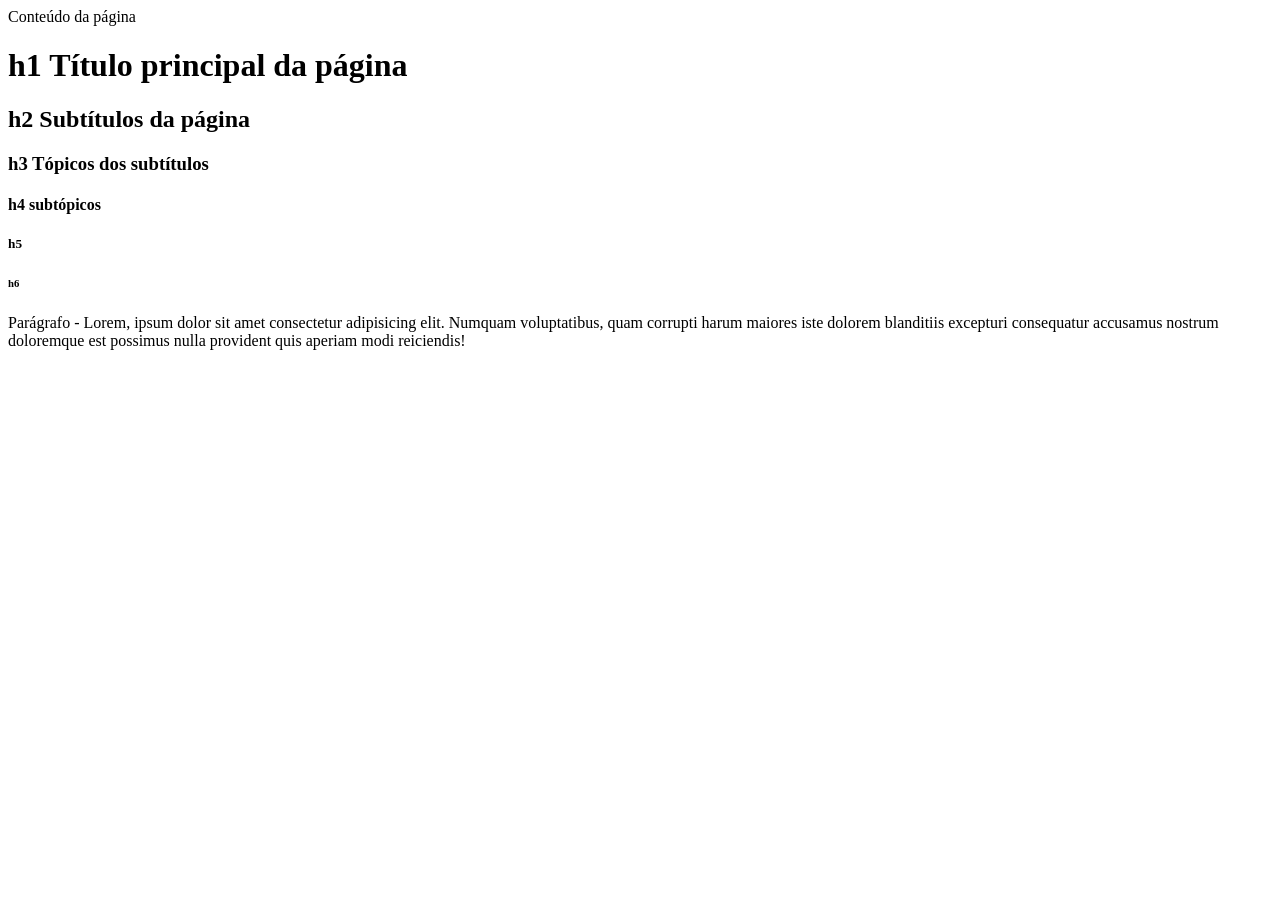
==== index.html @ 4e11465b "criação do index e estrutura básica html" ====
<!DOCTYPE html>
<html lang="pt-br">

<head>
    <meta charset="UTF-8">
    <meta name="viewport" content="width=device-width, initial-scale=1.0">
    <title>Headings</title>
</head>

<body>
    <!--Comentário "- Atalho -> "CTRL + ;"-->
    Conteúdo da página
    <h1>h1 Título principal da página</h1>
    <h2>h2 Subtítulos da página</h2>
    <h3>h3 Tópicos dos subtítulos</h3>
    <h4>h4 subtópicos</h4>
    <h5>h5</h5>
    <h6>h6</h6>

    <p> 
        Parágrafo -
        Lorem, ipsum dolor sit amet consectetur adipisicing elit. Numquam voluptatibus, quam corrupti harum maiores iste
        dolorem blanditiis excepturi consequatur accusamus nostrum doloremque est possimus nulla provident quis aperiam
        modi reiciendis!
    </p>
</body>

</html>
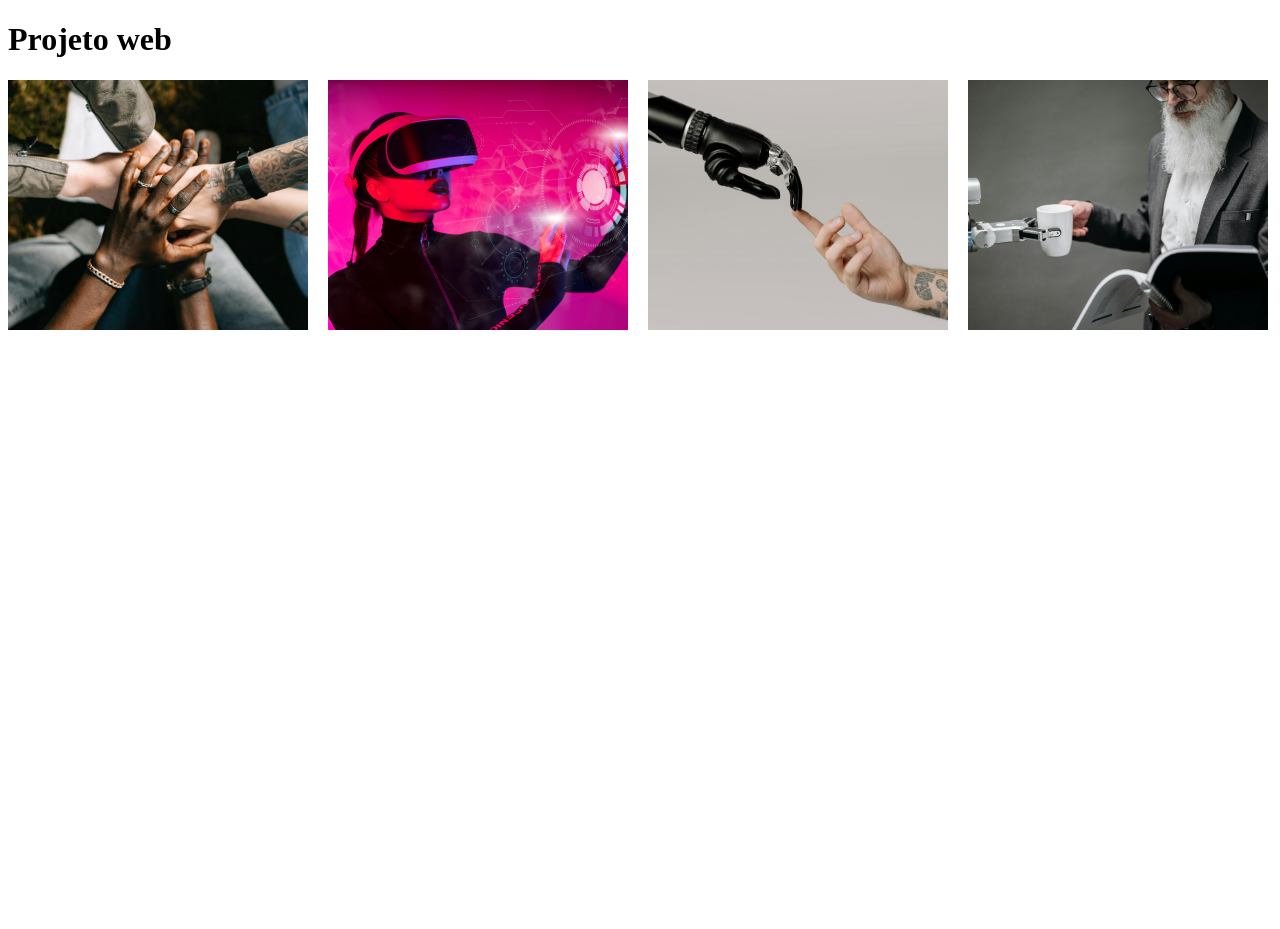
==== commit caab6131: "imagens" ====
--- a/index.html
+++ b/index.html
@@ -4,25 +4,30 @@
 <head>
     <meta charset="UTF-8">
     <meta name="viewport" content="width=device-width, initial-scale=1.0">
-    <title>Headings</title>
+    <title>Imagens</title>
+    <link rel="stylesheet" href="./css/style.css">
 </head>
 
 <body>
-    <!--Comentário "- Atalho -> "CTRL + ;"-->
-    Conteúdo da página
-    <h1>h1 Título principal da página</h1>
-    <h2>h2 Subtítulos da página</h2>
-    <h3>h3 Tópicos dos subtítulos</h3>
-    <h4>h4 subtópicos</h4>
-    <h5>h5</h5>
-    <h6>h6</h6>
-
-    <p> 
-        Parágrafo -
-        Lorem, ipsum dolor sit amet consectetur adipisicing elit. Numquam voluptatibus, quam corrupti harum maiores iste
-        dolorem blanditiis excepturi consequatur accusamus nostrum doloremque est possimus nulla provident quis aperiam
-        modi reiciendis!
-    </p>
+    <h1>Projeto web</h1>
+    <div class="galery">
+        <figure>
+            <img src="./images/diversity_team.jpg"
+                alt="Mãos de pessoas com diferentes tons de pele unidas no centro, simbolizando união, diversidade e trabalho em equipe.">
+        </figure>
+        <figure>
+            <img src="./images/hologram.jpg"
+                alt="Mulher usando óculos de realidade virtual interage com interface holográfica digital em ambiente com iluminação neon rosa.">
+        </figure>
+        <figure>
+            <img src="./images/human_and_robot.jpg"
+                alt="Dedo de mão humana tatuada tocando a ponta do dedo de um braço robótico mecânico preto, em referência à obra A Criação de Adão." />
+        </figure>
+        <figure>
+            <img src="./images/innovation.jpg"
+                alt="Braço robótico industrial oferece uma xícara branca a um homem idoso de terno que folheia documentos, simbolizando assistência tecnológica no cotidiano." />
+        </figure>
+    </div>
 </body>
 
 </html>
--- a/css/style.css
+++ b/css/style.css
@@ -0,0 +1,22 @@
+body {
+    width: 100vw;
+    height: 100vh;
+}
+
+.galery {
+    display: flex;
+    gap: 20px;
+}
+
+figure {
+    width: 300px; /*same width for all*/
+    height: 250px; /*same height for all*/
+    margin:0;
+    overflow: hidden; /*hide what exceeds the box*/
+}
+
+figure img {
+    width: 100%;
+    height: 100%;
+    object-fit: cover; /*crop without distorting*/
+}
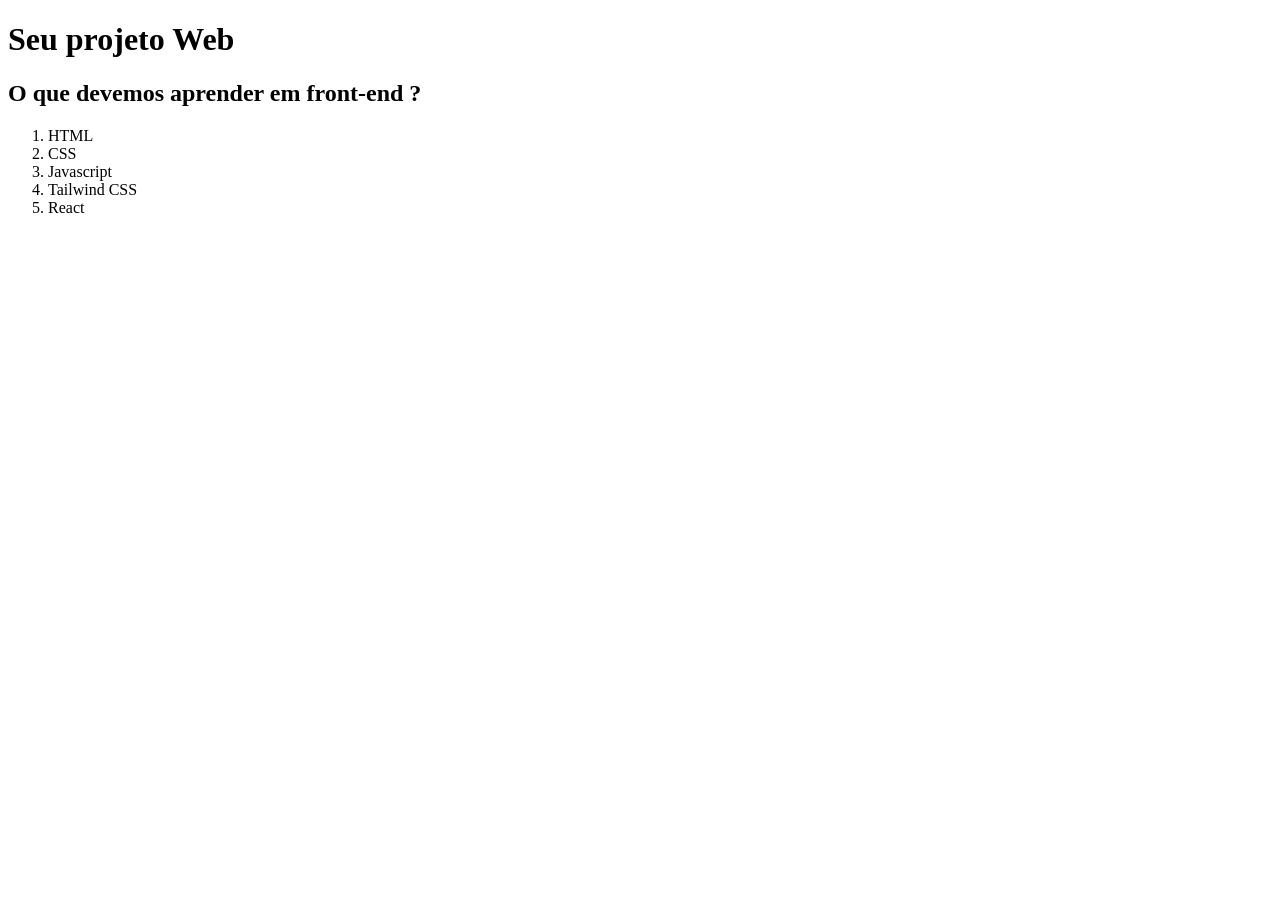
==== commit 87f078e6: "lista ordenada" ====
--- a/index.html
+++ b/index.html
@@ -4,30 +4,20 @@
 <head>
     <meta charset="UTF-8">
     <meta name="viewport" content="width=device-width, initial-scale=1.0">
-    <title>Imagens</title>
+    <title>Lista Ordenada</title>
     <link rel="stylesheet" href="./css/style.css">
 </head>
 
 <body>
-    <h1>Projeto web</h1>
-    <div class="galery">
-        <figure>
-            <img src="./images/diversity_team.jpg"
-                alt="Mãos de pessoas com diferentes tons de pele unidas no centro, simbolizando união, diversidade e trabalho em equipe.">
-        </figure>
-        <figure>
-            <img src="./images/hologram.jpg"
-                alt="Mulher usando óculos de realidade virtual interage com interface holográfica digital em ambiente com iluminação neon rosa.">
-        </figure>
-        <figure>
-            <img src="./images/human_and_robot.jpg"
-                alt="Dedo de mão humana tatuada tocando a ponta do dedo de um braço robótico mecânico preto, em referência à obra A Criação de Adão." />
-        </figure>
-        <figure>
-            <img src="./images/innovation.jpg"
-                alt="Braço robótico industrial oferece uma xícara branca a um homem idoso de terno que folheia documentos, simbolizando assistência tecnológica no cotidiano." />
-        </figure>
-    </div>
+    <h1>Seu projeto Web</h1>
+    <h2>O que devemos aprender em front-end ?</h2>
+    <ol>
+        <li>HTML</li>
+        <li>CSS</li>
+        <li>Javascript</li>
+        <li>Tailwind CSS</li>
+        <li>React</li>
+    </ol>
 </body>
 
 </html>
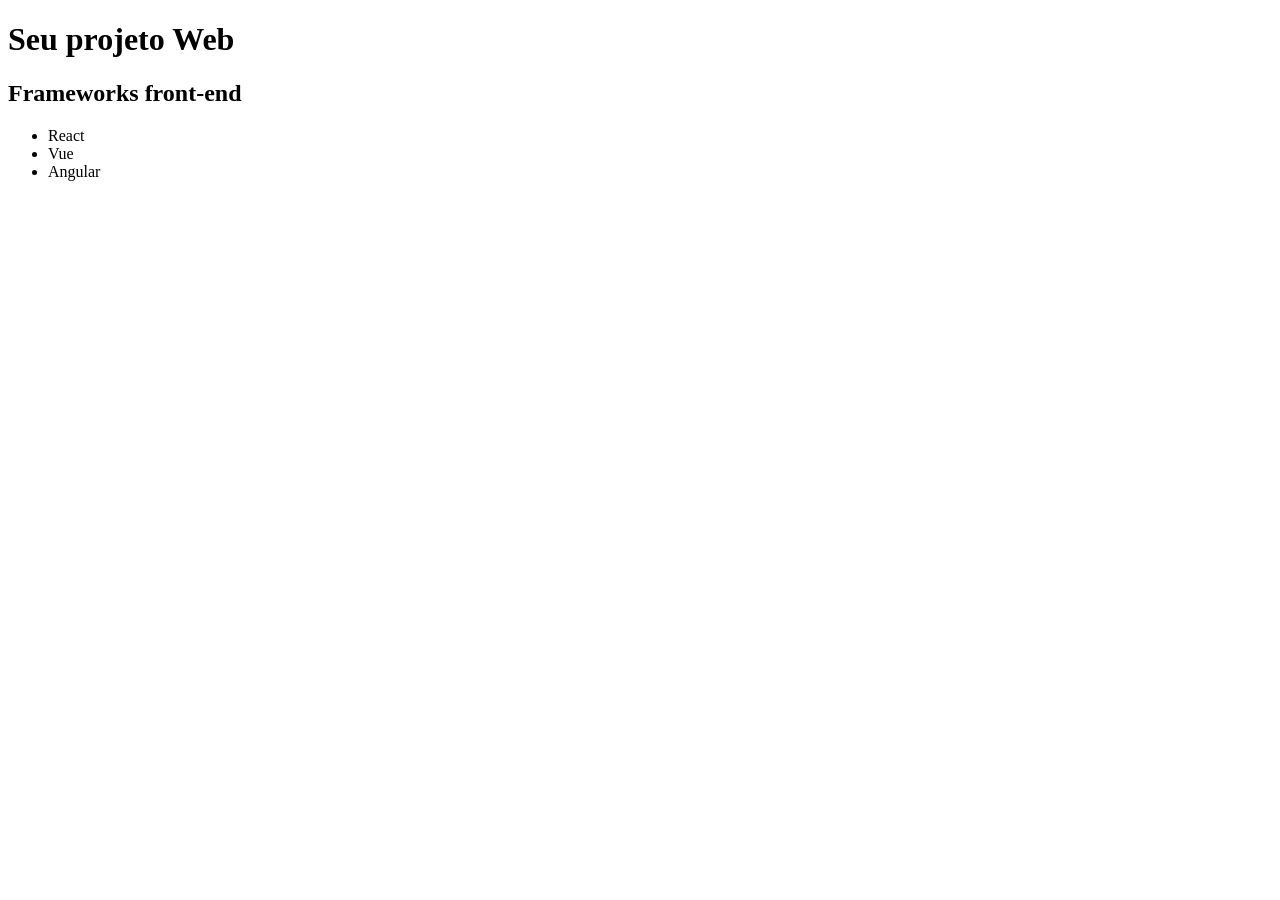
==== commit 8e792f6e: "lista não ordenada" ====
--- a/index.html
+++ b/index.html
@@ -4,20 +4,18 @@
 <head>
     <meta charset="UTF-8">
     <meta name="viewport" content="width=device-width, initial-scale=1.0">
-    <title>Lista Ordenada</title>
+    <title>Lista não ordenada</title>
     <link rel="stylesheet" href="./css/style.css">
 </head>
 
 <body>
     <h1>Seu projeto Web</h1>
-    <h2>O que devemos aprender em front-end ?</h2>
-    <ol>
-        <li>HTML</li>
-        <li>CSS</li>
-        <li>Javascript</li>
-        <li>Tailwind CSS</li>
+    <h2>Frameworks front-end</h2>
+    <ul>
         <li>React</li>
-    </ol>
+        <li>Vue</li>
+        <li>Angular</li>
+    </ul>
 </body>
 
 </html>
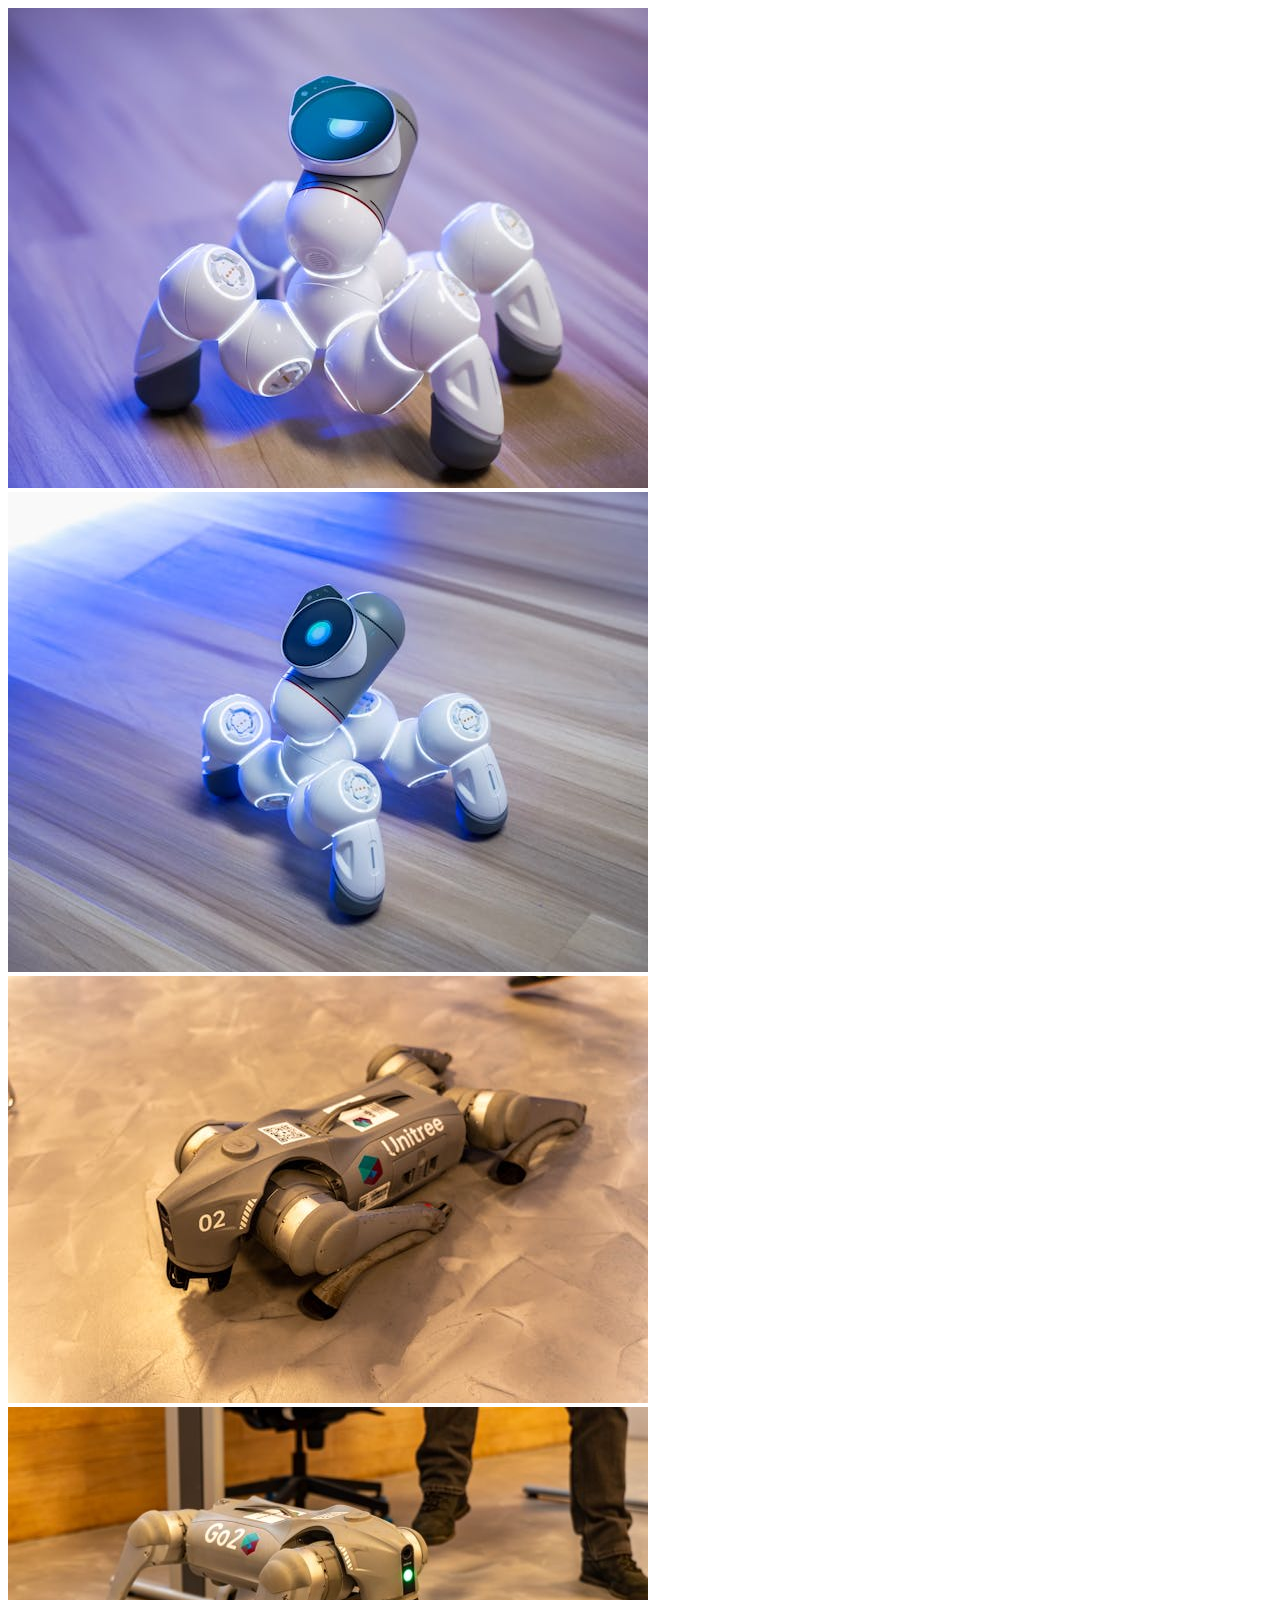
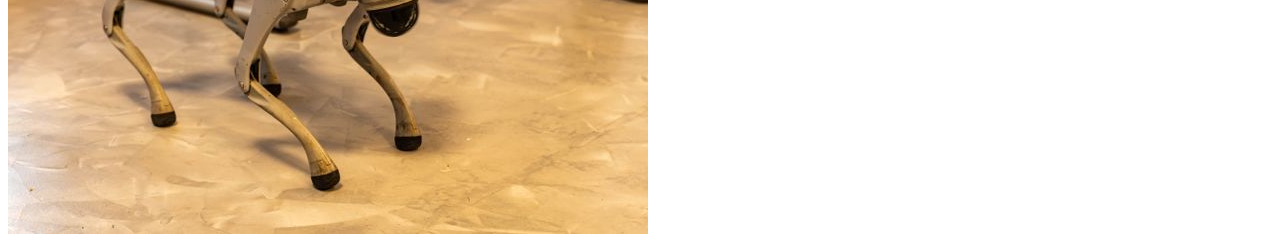
==== commit 8f0cbc75: "imagens outros exemplos" ====
--- a/index.html
+++ b/index.html
@@ -4,18 +4,16 @@
 <head>
     <meta charset="UTF-8">
     <meta name="viewport" content="width=device-width, initial-scale=1.0">
-    <title>Lista não ordenada</title>
+    <title>Imagens</title>
     <link rel="stylesheet" href="./css/style.css">
 </head>
 
 <body>
-    <h1>Seu projeto Web</h1>
-    <h2>Frameworks front-end</h2>
-    <ul>
-        <li>React</li>
-        <li>Vue</li>
-        <li>Angular</li>
-    </ul>
+    <!-- Inserindo imagens -->
+    <img src="./images/robotic-1.jpg" alt="Imagem do robô xpto sendo apresentado" loading="lazy">
+    <img src="./images/robotic-2.jpg" alt="Imagem do robô xpto sendo apresentado" loading="lazy">
+    <img src="./images/robotic-dog-2.jpg" alt="Imagem do robô cachorro deitado" loading="lazy">
+    <img src="./images/robotic-dog-3.jpg" alt="Imagem do robô cachorro de lado" loading="lazy">
 </body>
 
 </html>
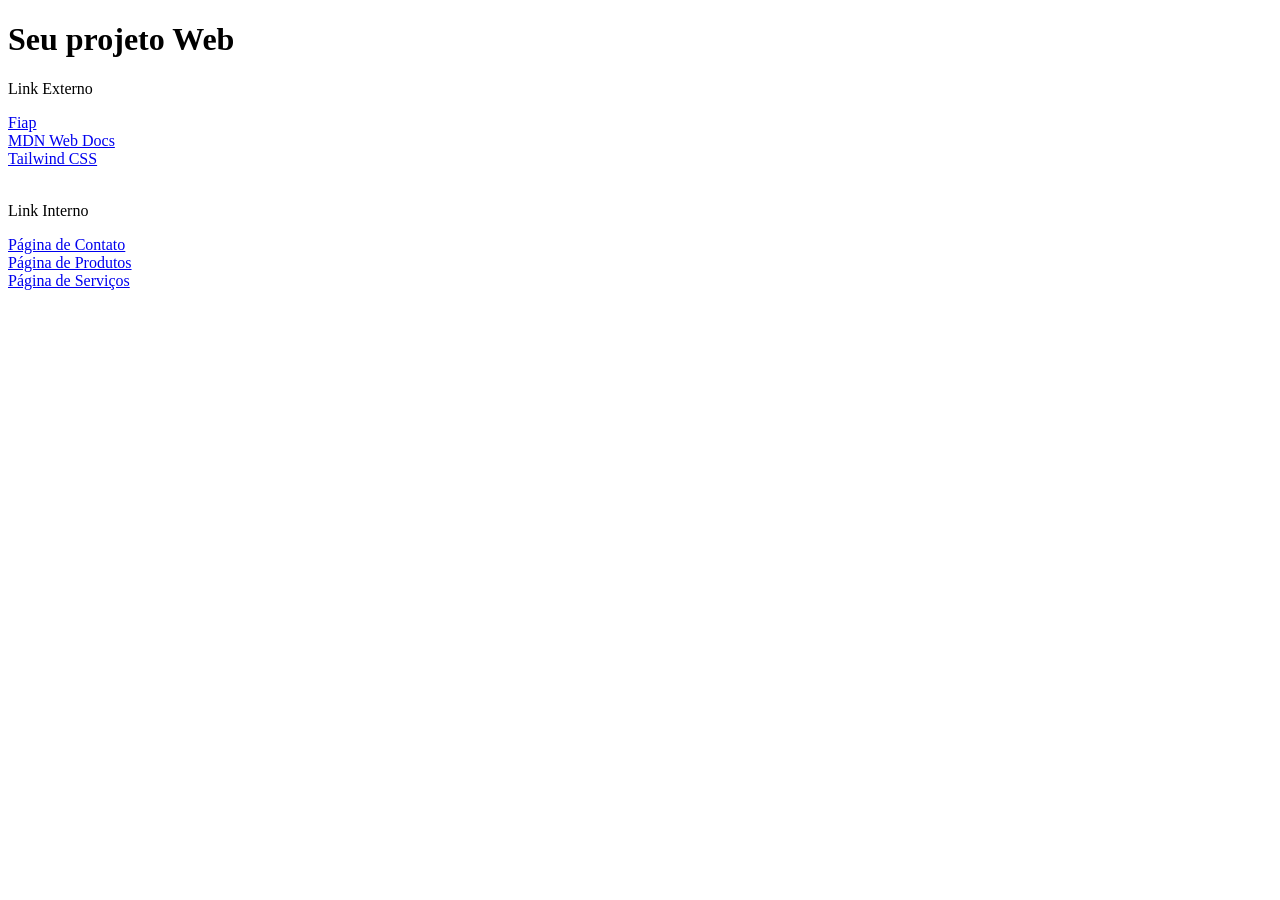
==== commit e67e339b: "links para outros sites" ====
--- a/index.html
+++ b/index.html
@@ -4,16 +4,21 @@
 <head>
     <meta charset="UTF-8">
     <meta name="viewport" content="width=device-width, initial-scale=1.0">
-    <title>Imagens</title>
+    <title>Links para outros sites</title>
     <link rel="stylesheet" href="./css/style.css">
 </head>
 
 <body>
-    <!-- Inserindo imagens -->
-    <img src="./images/robotic-1.jpg" alt="Imagem do robô xpto sendo apresentado" loading="lazy">
-    <img src="./images/robotic-2.jpg" alt="Imagem do robô xpto sendo apresentado" loading="lazy">
-    <img src="./images/robotic-dog-2.jpg" alt="Imagem do robô cachorro deitado" loading="lazy">
-    <img src="./images/robotic-dog-3.jpg" alt="Imagem do robô cachorro de lado" loading="lazy">
+    <h1>Seu projeto Web</h1>
+    <p>Link Externo</p>
+    <a href="http://www.fiap.com.br">Fiap</a><br>
+    <a href="https://developer.mozilla.org">MDN Web Docs</a><br>
+    <a href="https://tailwindcss.com" target="_blank">Tailwind CSS</a><br>
+    <br>
+    <p>Link Interno</p>
+    <a href="./pages/contato.html">Página de Contato</a><br>
+    <a href="./pages/produtos.html">Página de Produtos</a><br>
+    <a href="./pages/servicos.html">Página de Serviços</a><br>
 </body>
 
 </html>
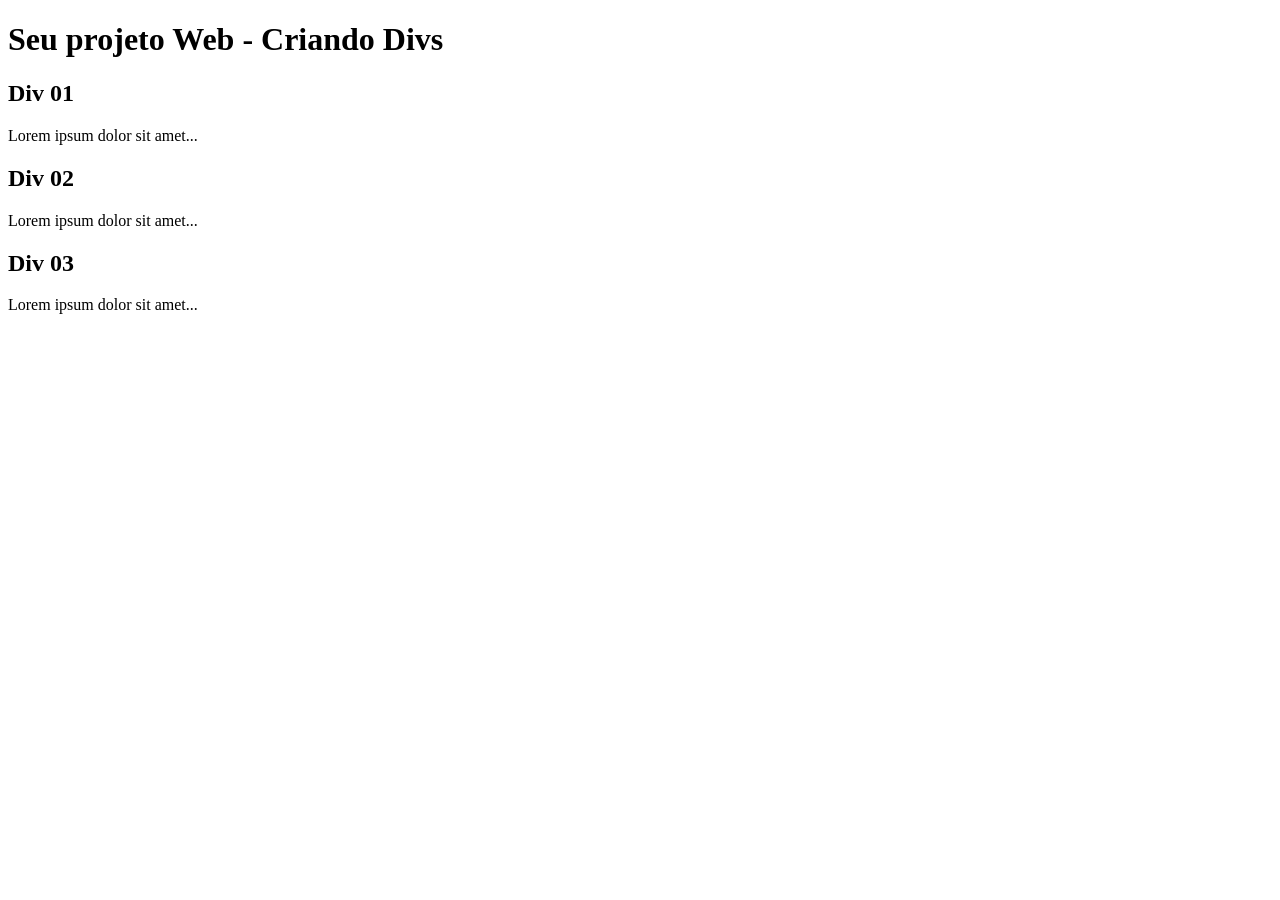
==== commit 111beaea: "divs" ====
--- a/index.html
+++ b/index.html
@@ -4,21 +4,27 @@
 <head>
     <meta charset="UTF-8">
     <meta name="viewport" content="width=device-width, initial-scale=1.0">
-    <title>Links para outros sites</title>
+    <title>Criando Divs</title>
     <link rel="stylesheet" href="./css/style.css">
 </head>
 
 <body>
-    <h1>Seu projeto Web</h1>
-    <p>Link Externo</p>
-    <a href="http://www.fiap.com.br">Fiap</a><br>
-    <a href="https://developer.mozilla.org">MDN Web Docs</a><br>
-    <a href="https://tailwindcss.com" target="_blank">Tailwind CSS</a><br>
-    <br>
-    <p>Link Interno</p>
-    <a href="./pages/contato.html">Página de Contato</a><br>
-    <a href="./pages/produtos.html">Página de Produtos</a><br>
-    <a href="./pages/servicos.html">Página de Serviços</a><br>
+    <h1>Seu projeto Web - Criando Divs</h1>
+    <div>
+        <!-- Conteúdo da div 01 -->
+        <h2>Div 01</h2>
+        <p>Lorem ipsum dolor sit amet...</p>
+    </div>
+    <div>
+        <!-- Conteúdo da div 02 -->
+        <h2>Div 02</h2>
+        <p>Lorem ipsum dolor sit amet...</p>
+    </div>
+    <div>
+        <!-- Conteúdo da div 03 -->
+        <h2>Div 03</h2>
+        <p>Lorem ipsum dolor sit amet...</p>
+    </div>
 </body>
 
 </html>
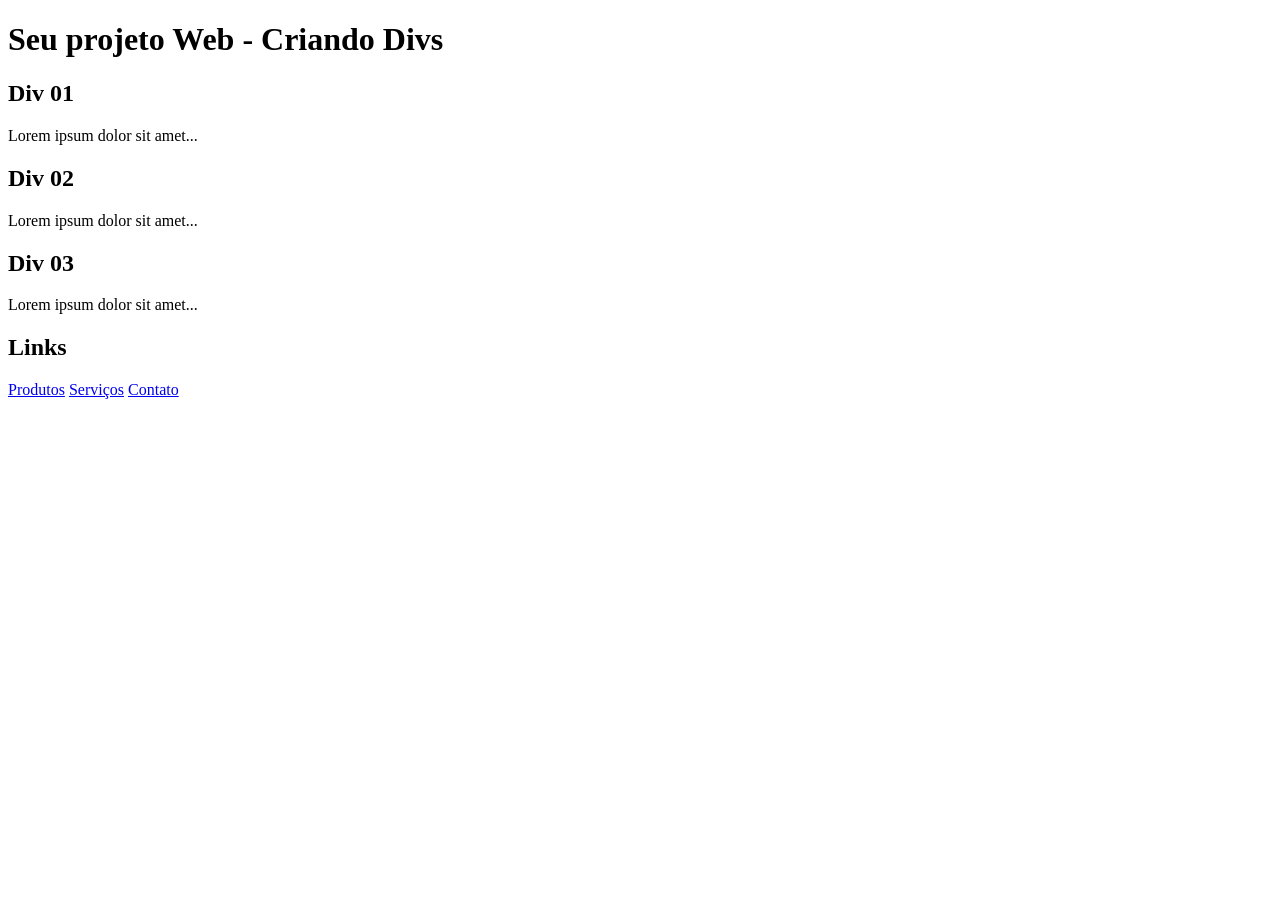
==== commit 03d9a39b: "divs e links" ====
--- a/index.html
+++ b/index.html
@@ -25,6 +25,12 @@
         <h2>Div 03</h2>
         <p>Lorem ipsum dolor sit amet...</p>
     </div>
+
+    <!-- Links -->
+    <h2>Links</h2>
+    <a href="./pages/produtos.html">Produtos</a>
+    <a href="./pages/servicos.html">Serviços</a>
+    <a href="./pages/contato.html">Contato</a>
 </body>
 
 </html>
